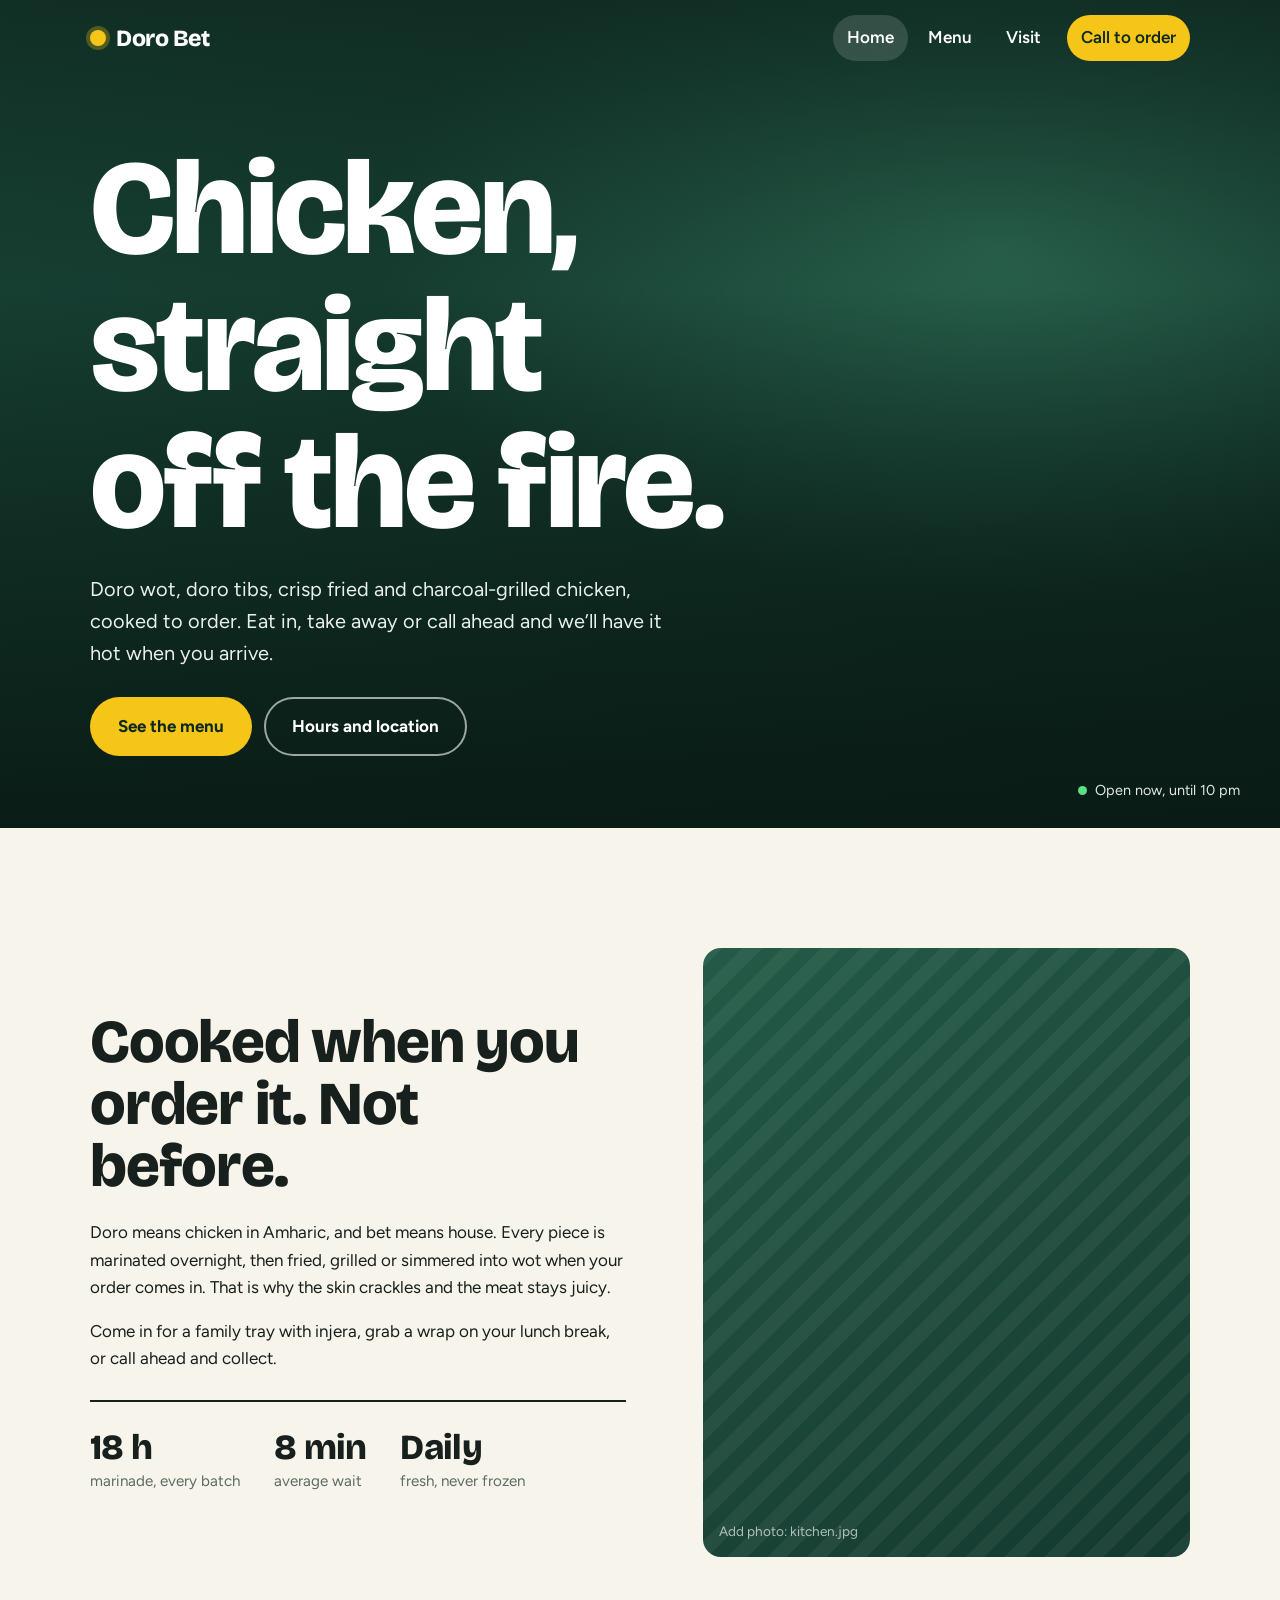
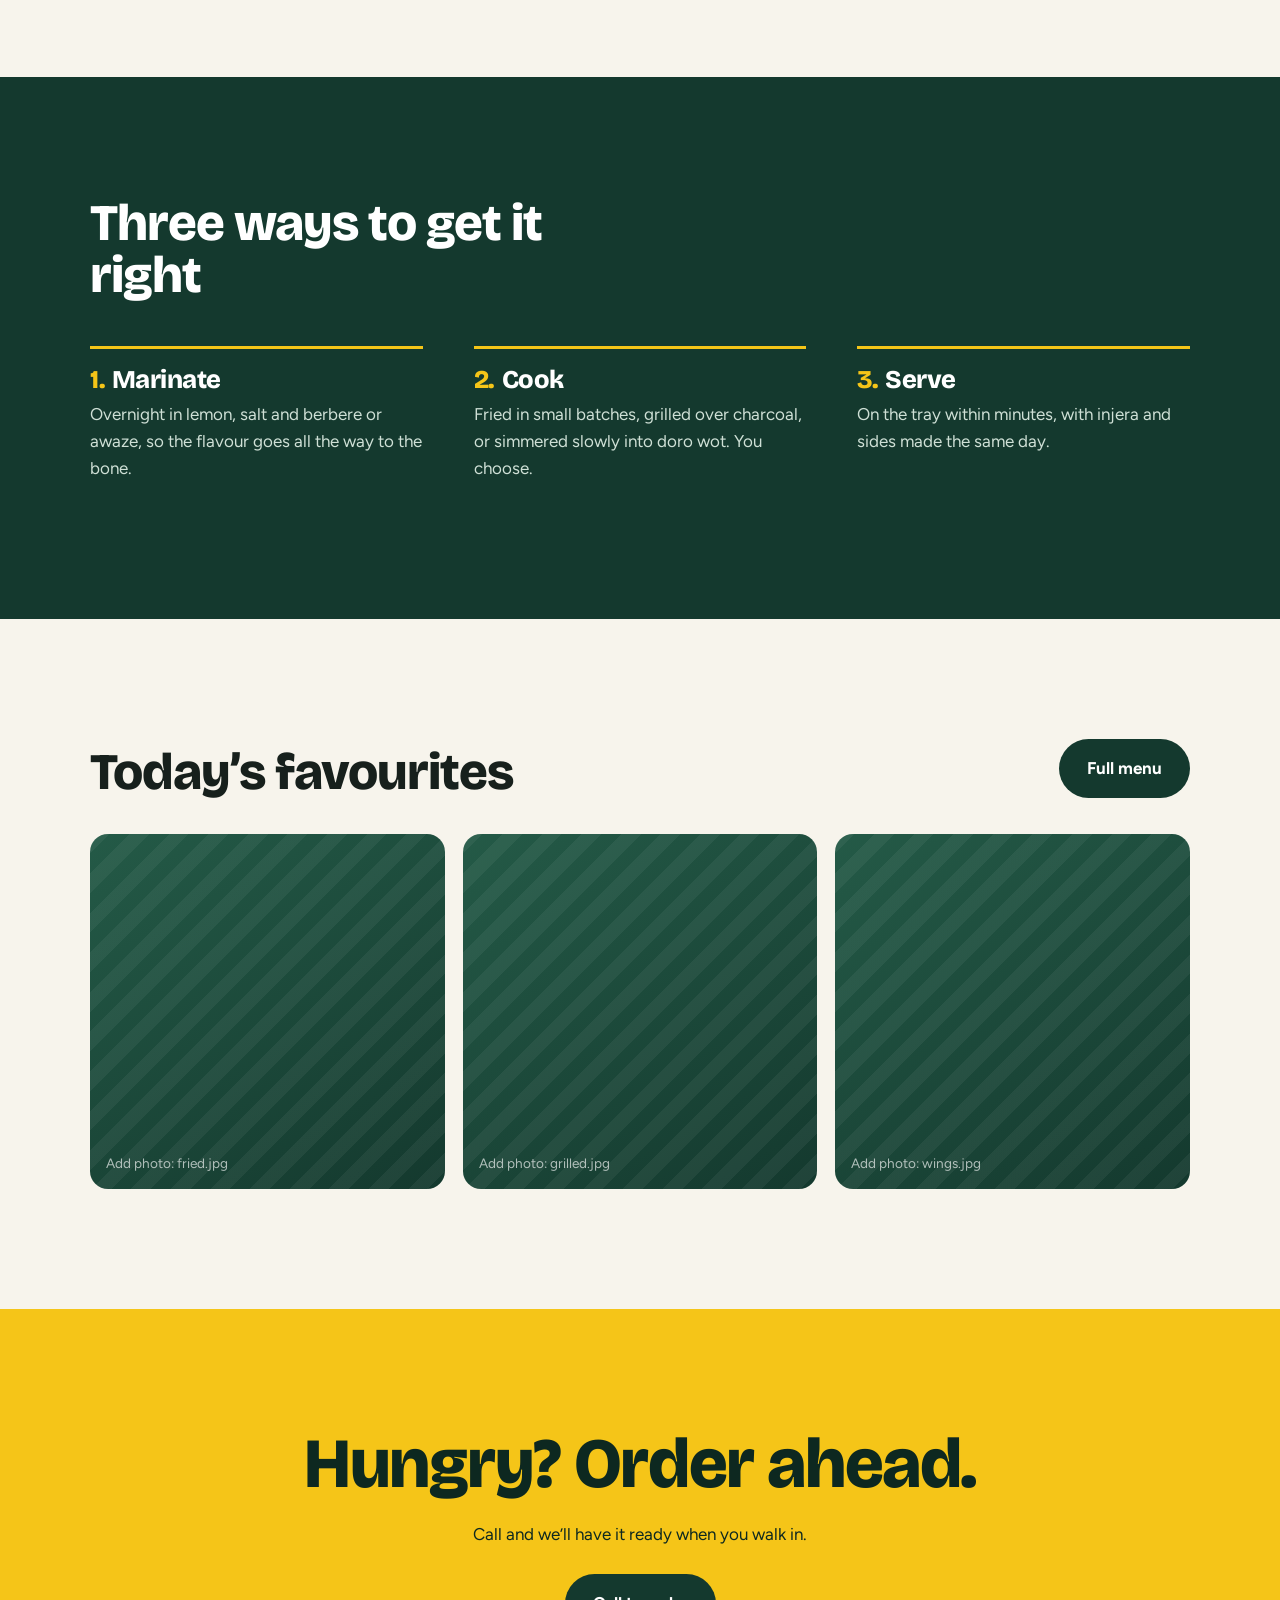
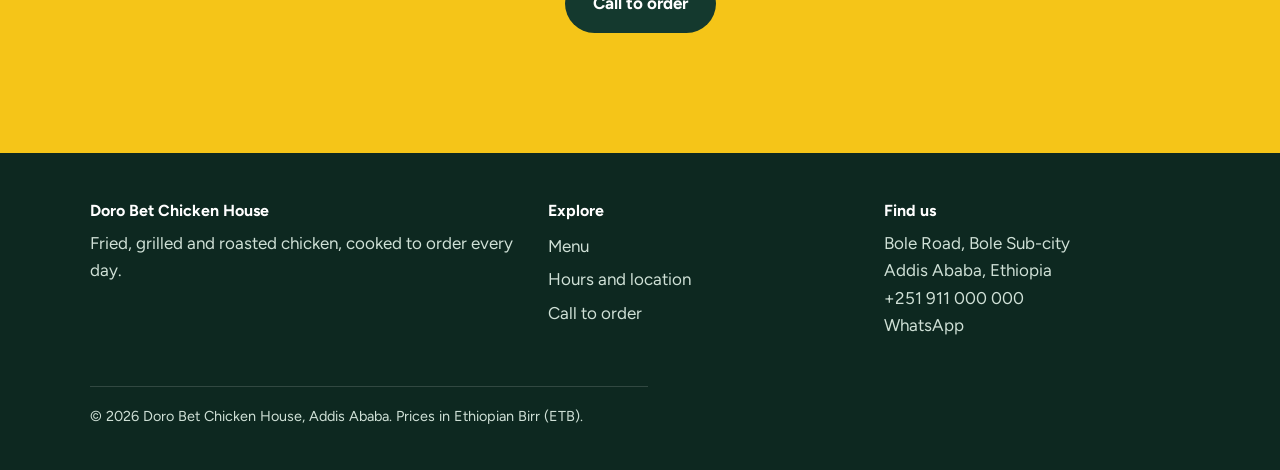
==== index.html @ 6fce1584 "Doro Bet: Ethiopian chicken house site, menu in ETB, PowerShell media script" ====
<!DOCTYPE html>
<html lang="en"><head><meta charset="UTF-8"><meta name="viewport" content="width=device-width,initial-scale=1">
<title>Doro Bet Chicken House</title><meta name="description" content="Doro wot, doro tibs, fried and charcoal-grilled chicken in Addis Ababa. Eat in, take away or call ahead.">
<meta name="theme-color" content="#14392e"><link rel="preconnect" href="https://fonts.googleapis.com"><link rel="preconnect" href="https://fonts.gstatic.com" crossorigin><link href="https://fonts.googleapis.com/css2?family=Bricolage+Grotesque:opsz,wght@12..96,700;12..96,800&family=Figtree:wght@400;600;700&display=swap" rel="stylesheet"><link rel="stylesheet" href="styles.css"></head><body><a class="skip" href="#main">Skip to content</a>
<header class="top"><div class="wrap">
<a class="brand" href="index.html"><i></i>Doro Bet</a>
<button class="burger" aria-expanded="false" aria-controls="nav">Menu</button>
<nav id="nav" aria-label="Main"><a href="index.html" aria-current="page">Home</a><a href="menu.html">Menu</a><a href="visit.html">Visit</a><a class="cta" href="tel:+251911000000">Call to order</a></nav>
</div></header>
<main id="main">
<section class="hero" style="padding:0;display:flex">
<img class="poster" src="media/hero-poster.jpg" alt="" onerror="this.remove()">
<video autoplay muted loop playsinline preload="metadata" poster="media/hero-poster.jpg" aria-hidden="true">
<source src="media/hero.webm" type="video/webm"><source src="media/hero.mp4" type="video/mp4"></video>
<div class="wrap">
<h1>Chicken, straight off the fire.</h1>
<p class="lede">Doro wot, doro tibs, crisp fried and charcoal-grilled chicken, cooked to order. Eat in, take away or call ahead and we’ll have it hot when you arrive.</p>
<div class="btns"><a class="btn y" href="menu.html">See the menu</a><a class="btn o" href="visit.html">Hours and location</a></div>
</div>
<div class="hero-note" id="openNote"><b></b> Open daily</div>
</section>

<section><div class="wrap intro">
<div><h2>Cooked when you order it. Not before.</h2>
<p>Doro means chicken in Amharic, and bet means house. Every piece is marinated overnight, then fried, grilled or simmered into wot when your order comes in. That is why the skin crackles and the meat stays juicy.</p>
<p>Come in for a family tray with injera, grab a wrap on your lunch break, or call ahead and collect.</p>
<div class="stats"><div><b>18 h</b>marinade, every batch</div><div><b>8 min</b>average wait</div><div><b>Daily</b>fresh, never frozen</div></div></div>
<figure class="ph " data-label="Add photo: kitchen.jpg"><img src="media/img/kitchen.jpg" alt="Our kitchen at work" loading="lazy" onerror="this.remove()"></figure>
</div></section>

<section class="how"><div class="wrap">
<h2>Three ways to get it right</h2>
<ol class="steps">
<li><h3>Marinate</h3><p>Overnight in lemon, salt and berbere or awaze, so the flavour goes all the way to the bone.</p></li>
<li><h3>Cook</h3><p>Fried in small batches, grilled over charcoal, or simmered slowly into doro wot. You choose.</p></li>
<li><h3>Serve</h3><p>On the tray within minutes, with injera and sides made the same day.</p></li></ol>
</div></section>

<section><div class="wrap">
<div class="head-row"><h2>Today’s favourites</h2><a class="btn g" href="menu.html">Full menu</a></div>
<div class="strip"><figure class="ph " data-label="Add photo: fried.jpg"><img src="media/img/fried.jpg" alt="Crisp fried chicken" loading="lazy" onerror="this.remove()"></figure><figure class="ph " data-label="Add photo: grilled.jpg"><img src="media/img/grilled.jpg" alt="Charcoal-grilled chicken" loading="lazy" onerror="this.remove()"></figure><figure class="ph " data-label="Add photo: wings.jpg"><img src="media/img/wings.jpg" alt="Sticky glazed wings" loading="lazy" onerror="this.remove()"></figure></div>
</div></section>

<section class="callout"><div class="wrap"><h2>Hungry? Order ahead.</h2><p>Call and we’ll have it ready when you walk in.</p><a class="btn g" href="tel:+251911000000">Call to order</a></div></section>
</main><footer><div class="wrap">
<div><h3>Doro Bet Chicken House</h3><p>Fried, grilled and roasted chicken, cooked to order every day.</p></div>
<div><h3>Explore</h3><a href="menu.html">Menu</a><a href="visit.html">Hours and location</a><a href="tel:+251911000000">Call to order</a></div>
<div><h3>Find us</h3><p>Bole Road, Bole Sub-city<br>Addis Ababa, Ethiopia<br><a href="tel:+251911000000" style="display:inline;padding:0">+251 911 000 000</a><br><a href="https://wa.me/251911000000" style="display:inline;padding:0">WhatsApp</a></p></div>
<p class="small">© 2026 Doro Bet Chicken House, Addis Ababa. Prices in Ethiopian Birr (ETB).</p>
</div></footer><script src="site.js"></script></body></html>
---- styles.css ----
:root{
  --pine:#14392e; --pine-d:#0d2820; --yolk:#f5c518; --bone:#f7f4ec; --chili:#d63a22; --ink:#17201c; --mute:#5d6b64;
  --display:"Bricolage Grotesque","Arial Black",system-ui,sans-serif;
  --body:"Figtree",system-ui,-apple-system,"Segoe UI",sans-serif;
  --max:1180px; --gutter:clamp(18px,4vw,40px);
}
*{box-sizing:border-box}
html{scroll-behavior:smooth}
body{margin:0;font:400 1.0625rem/1.6 var(--body);color:var(--ink);background:var(--bone);-webkit-font-smoothing:antialiased}
img,video{display:block;max-width:100%}
a{color:inherit}
:focus-visible{outline:3px solid var(--yolk);outline-offset:3px;border-radius:4px}
h1,h2,h3{font-family:var(--display);line-height:1.02;margin:0;letter-spacing:-.02em;font-weight:800}
p{margin:0 0 1em;max-width:62ch}
.wrap{max-width:var(--max);margin:0 auto;padding:0 var(--gutter)}
.skip{position:absolute;left:-999px;top:8px;background:var(--yolk);padding:8px 14px;z-index:99;font-weight:700}
.skip:focus{left:8px}

/* header */
.top{position:absolute;inset:0 0 auto 0;z-index:10;color:#fff}
.top.solid{position:relative;background:var(--pine)}
.top .wrap{display:flex;align-items:center;justify-content:space-between;height:76px}
.brand{font:800 1.45rem var(--display);text-decoration:none;letter-spacing:-.02em;display:flex;align-items:center;gap:10px}
.brand i{width:16px;height:16px;border-radius:50%;background:var(--yolk);box-shadow:0 0 0 4px rgba(245,197,24,.28)}
nav{display:flex;gap:6px;align-items:center}
nav a{text-decoration:none;font-weight:600;padding:9px 14px;border-radius:99px}
nav a:hover,nav a[aria-current]{background:rgba(255,255,255,.14)}
nav a.cta{background:var(--yolk);color:var(--pine-d);margin-left:6px}
nav a.cta:hover{background:#ffd84a}
.burger{display:none;background:none;border:0;color:inherit;font:700 1rem var(--body);padding:10px 4px;cursor:pointer}

/* hero */
.hero{position:relative;min-height:max(620px,92vh);display:flex;align-items:flex-end;color:#fff;background:
  radial-gradient(900px 500px at 78% 30%,#2c6a53 0,transparent 70%),linear-gradient(160deg,#1b4a3b,var(--pine-d));overflow:hidden}
.hero video,.hero .poster{position:absolute;inset:0;width:100%;height:100%;object-fit:cover}
.hero::after{content:"";position:absolute;inset:0;background:linear-gradient(180deg,rgba(8,24,18,.55) 0,rgba(8,24,18,.1) 35%,rgba(8,24,18,.82) 100%)}
.hero .wrap{position:relative;z-index:2;padding-bottom:clamp(40px,8vh,84px);padding-top:120px;width:100%}
.hero h1{font-size:clamp(3.2rem,10.5vw,8.6rem);max-width:11ch;text-wrap:balance}
.hero p.lede{font-size:1.25rem;margin:22px 0 28px;max-width:44ch;color:#e9efe9}
.btns{display:flex;flex-wrap:wrap;gap:12px}
.btn{display:inline-block;text-decoration:none;font-weight:700;padding:14px 26px;border-radius:99px;border:2px solid transparent;transition:transform .15s,background .15s}
.btn:active{transform:scale(.97)}
.btn.y{background:var(--yolk);color:var(--pine-d)} .btn.y:hover{background:#ffd84a}
.btn.o{border-color:rgba(255,255,255,.6);color:#fff} .btn.o:hover{background:rgba(255,255,255,.14)}
.btn.g{background:var(--pine);color:#fff} .btn.g:hover{background:var(--pine-d)}
.hero-note{position:absolute;right:var(--gutter);bottom:26px;z-index:2;font-size:.9rem;color:#dfe8e2;display:flex;align-items:center;gap:8px}
.hero-note b{width:9px;height:9px;border-radius:50%;background:#58e08a;box-shadow:0 0 0 0 rgba(88,224,138,.7);animation:ping 2s infinite}
.closed .hero-note b{background:#ff8a76;animation:none}
@keyframes ping{70%{box-shadow:0 0 0 10px rgba(88,224,138,0)}100%{box-shadow:0 0 0 0 rgba(88,224,138,0)}}

/* slots */
.ph{position:relative;margin:0;overflow:hidden;border-radius:18px;background:
  repeating-linear-gradient(135deg,rgba(255,255,255,.05) 0 14px,transparent 14px 28px),linear-gradient(150deg,#245a47,#14392e);min-height:220px}
.ph img{position:absolute;inset:0;width:100%;height:100%;object-fit:cover}
.ph:not(:has(img))::after{content:attr(data-label);position:absolute;left:16px;bottom:14px;color:rgba(255,255,255,.65);font-size:.85rem}

/* sections */
section{padding:clamp(64px,10vw,120px) 0}
.intro{display:grid;grid-template-columns:1.1fr 1fr;gap:clamp(28px,6vw,80px);align-items:center}
.intro h2{font-size:clamp(2.2rem,5vw,3.8rem);margin-bottom:22px}
.intro .ph{aspect-ratio:4/5}
.stats{display:flex;gap:34px;flex-wrap:wrap;margin-top:28px;padding-top:24px;border-top:2px solid var(--ink)}
.stats div{font-size:.95rem;color:var(--mute)} .stats b{display:block;font:800 2.2rem var(--display);color:var(--ink);letter-spacing:-.02em}

.how{background:var(--pine);color:#fff}
.how h2{font-size:clamp(2rem,4.4vw,3.2rem);margin-bottom:44px;max-width:16ch}
.steps{display:grid;grid-template-columns:repeat(3,1fr);gap:clamp(24px,4vw,56px);counter-reset:s}
.steps li{list-style:none;counter-increment:s;border-top:3px solid var(--yolk);padding-top:18px}
.steps{margin:0;padding:0}
.steps h3{font-size:1.6rem;margin-bottom:8px}
.steps h3::before{content:counter(s) ".";color:var(--yolk);margin-right:8px}
.steps p{color:#cfe0d6}

.strip{display:grid;grid-template-columns:repeat(3,1fr);gap:18px;margin-top:36px}
.strip .ph{aspect-ratio:1/1;min-height:0;min-width:0}
.head-row{display:flex;justify-content:space-between;align-items:end;gap:20px;flex-wrap:wrap}
.head-row h2{font-size:clamp(2rem,4.4vw,3.2rem)}

/* menu board */
.board-tabs{position:sticky;top:0;z-index:5;background:var(--bone);border-bottom:2px solid var(--ink)}
.board-tabs .wrap{display:flex;gap:6px;overflow-x:auto;padding-top:12px;padding-bottom:12px;scrollbar-width:none}
.board-tabs a{white-space:nowrap;text-decoration:none;font-weight:700;padding:8px 16px;border-radius:99px;border:2px solid var(--ink)}
.board-tabs a:hover,.board-tabs a.on{background:var(--ink);color:var(--bone)}
.page-head{background:var(--pine);color:#fff;padding:56px 0 64px}
.page-head h1{font-size:clamp(2.8rem,8vw,6rem)}
.page-head p{color:#cfe0d6;margin:16px 0 0;font-size:1.15rem}
.cat{display:grid;grid-template-columns:1fr minmax(0,380px);gap:clamp(28px,6vw,80px);padding:clamp(48px,7vw,84px) 0;border-bottom:1px solid #d9d3c3;scroll-margin-top:64px}
.cat:last-of-type{border-bottom:0}
.cat h2{font-size:clamp(2rem,4vw,2.8rem);margin-bottom:6px}
.cat .sub{color:var(--mute);margin-bottom:26px}
.cat .ph{position:sticky;top:96px;aspect-ratio:4/5;align-self:start}
.items{list-style:none;margin:0;padding:0}
.items li{padding:14px 0}
.row{display:flex;align-items:baseline;gap:10px;font:700 1.2rem var(--display)}
.row::after{content:"";order:2;flex:1;border-bottom:2px dotted #a99f86;transform:translateY(-4px)}
.row span:first-child{order:1} .row .p{order:3}
.tag{font:700 .72rem var(--body);background:var(--yolk);padding:2px 8px;border-radius:99px;margin-left:8px;vertical-align:middle;letter-spacing:.01em}
.tag.hot{background:var(--chili);color:#fff}
.items small{display:block;color:var(--mute);font-size:.95rem;margin-top:3px;max-width:52ch}

/* visit */
.visit{display:grid;grid-template-columns:1fr 1fr;gap:clamp(28px,6vw,80px)}
.visit h2{font-size:clamp(1.8rem,3.4vw,2.4rem);margin-bottom:16px}
.hours{width:100%;border-collapse:collapse;margin-bottom:28px}
.hours td{padding:11px 0;border-bottom:1px solid #d9d3c3}.hours td:last-child{text-align:right;font-weight:600}
.hours tr.today td{font-weight:800;color:var(--pine)}
.mapph{aspect-ratio:4/3}
.card{background:#fff;border-radius:18px;padding:26px;border:1px solid #e2dccb}
.card p:last-child{margin:0}
.callout{background:var(--yolk);color:var(--pine-d);text-align:center}
.callout h2{font-size:clamp(2.2rem,6vw,4.4rem);margin:0 auto 20px;max-width:16ch}
.callout p{margin:0 auto 26px}

footer{background:var(--pine-d);color:#cfe0d6;padding:48px 0 28px}
footer .wrap{display:grid;grid-template-columns:1.4fr 1fr 1fr;gap:30px}
footer h3{font:700 1rem var(--body);color:#fff;margin-bottom:10px;letter-spacing:0}
footer a{display:block;text-decoration:none;padding:3px 0} footer a:hover{color:var(--yolk)}
footer .small{grid-column:1/-1;border-top:1px solid rgba(255,255,255,.15);padding-top:18px;font-size:.9rem}

@media(max-width:860px){
  .intro,.cat,.visit,footer .wrap{grid-template-columns:1fr}
  .steps{grid-template-columns:1fr}
  .cat .ph{position:relative;top:0;aspect-ratio:16/10;order:-1}
  .intro .ph{aspect-ratio:16/10}
  .burger{display:block}
  nav{display:none;position:absolute;top:76px;left:0;right:0;background:var(--pine-d);flex-direction:column;align-items:stretch;padding:12px var(--gutter) 20px}
  nav.open{display:flex} nav a.cta{margin:6px 0 0;text-align:center}
  .hero-note{display:none}
}
@media(max-width:560px){.strip{grid-template-columns:1fr 1fr}.strip .ph:last-child{display:none}}
@media(prefers-reduced-motion:reduce){*{animation:none!important;transition:none!important;scroll-behavior:auto!important}}
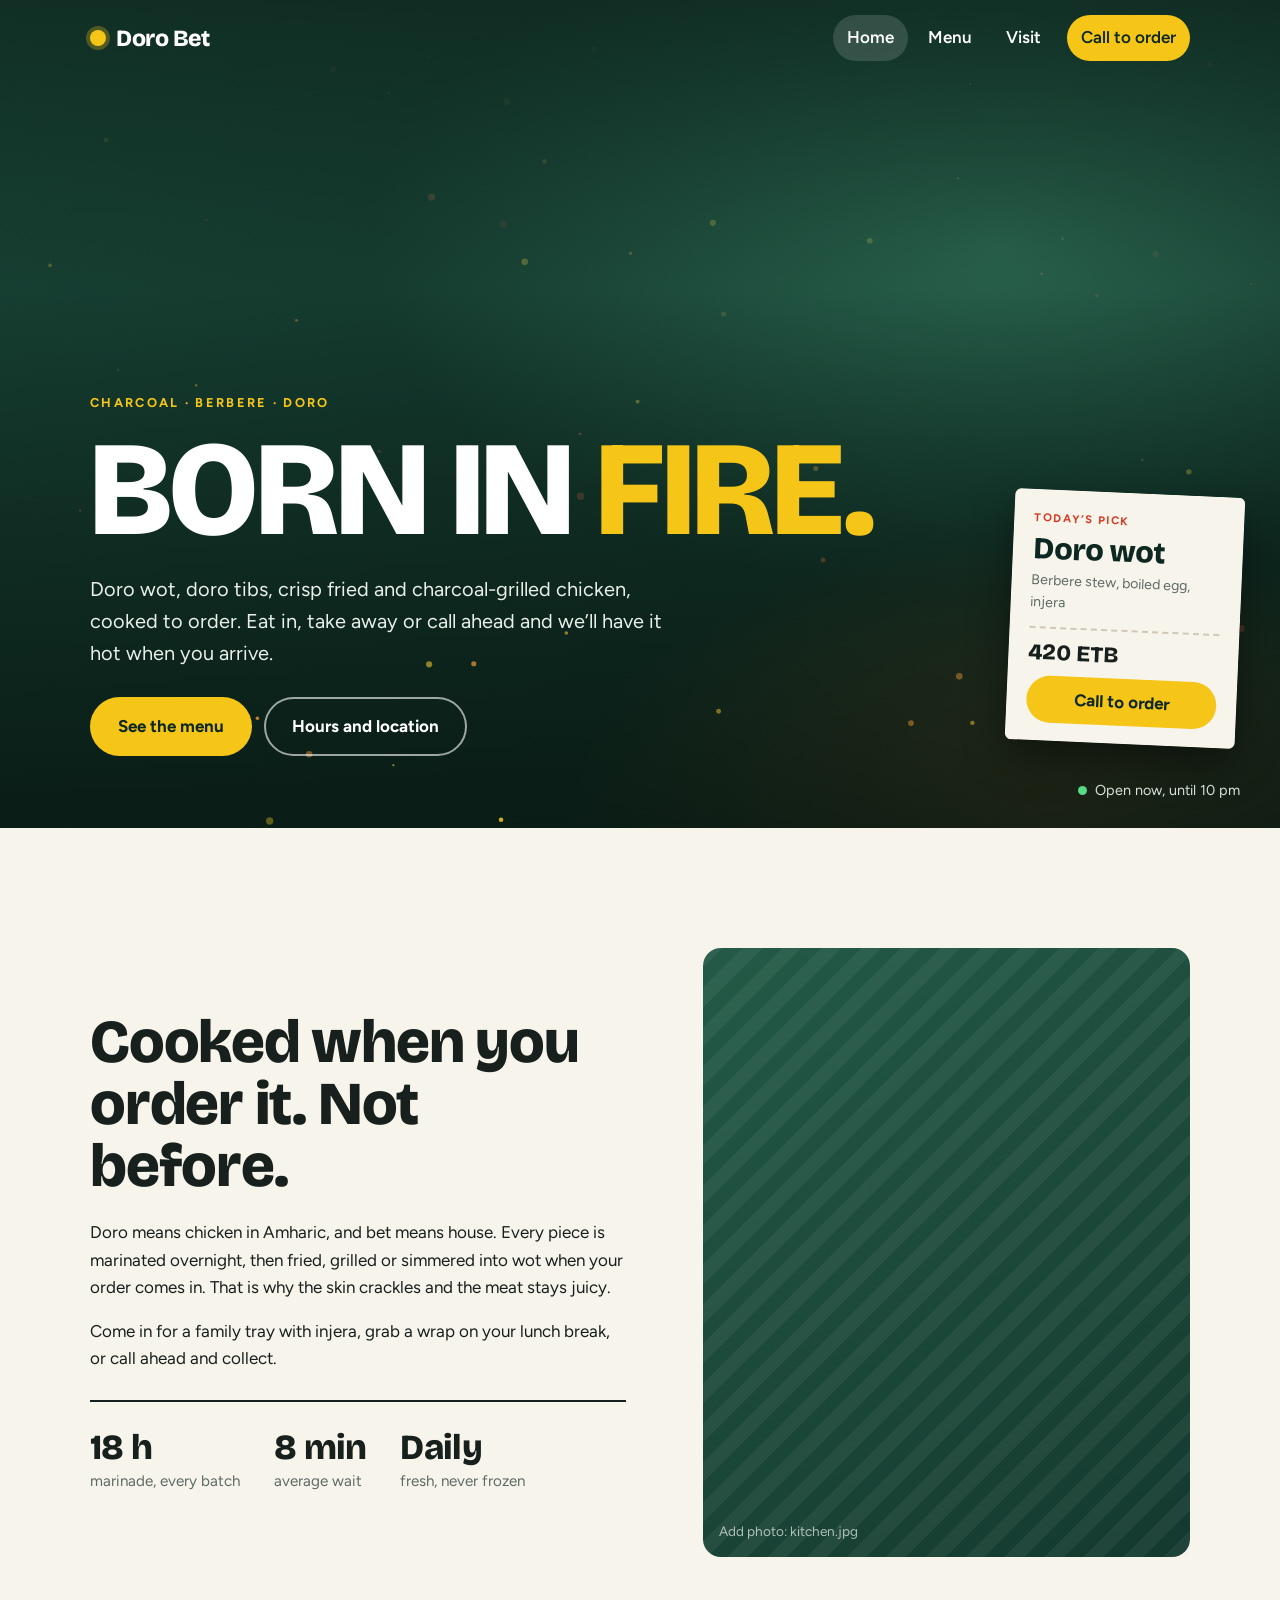
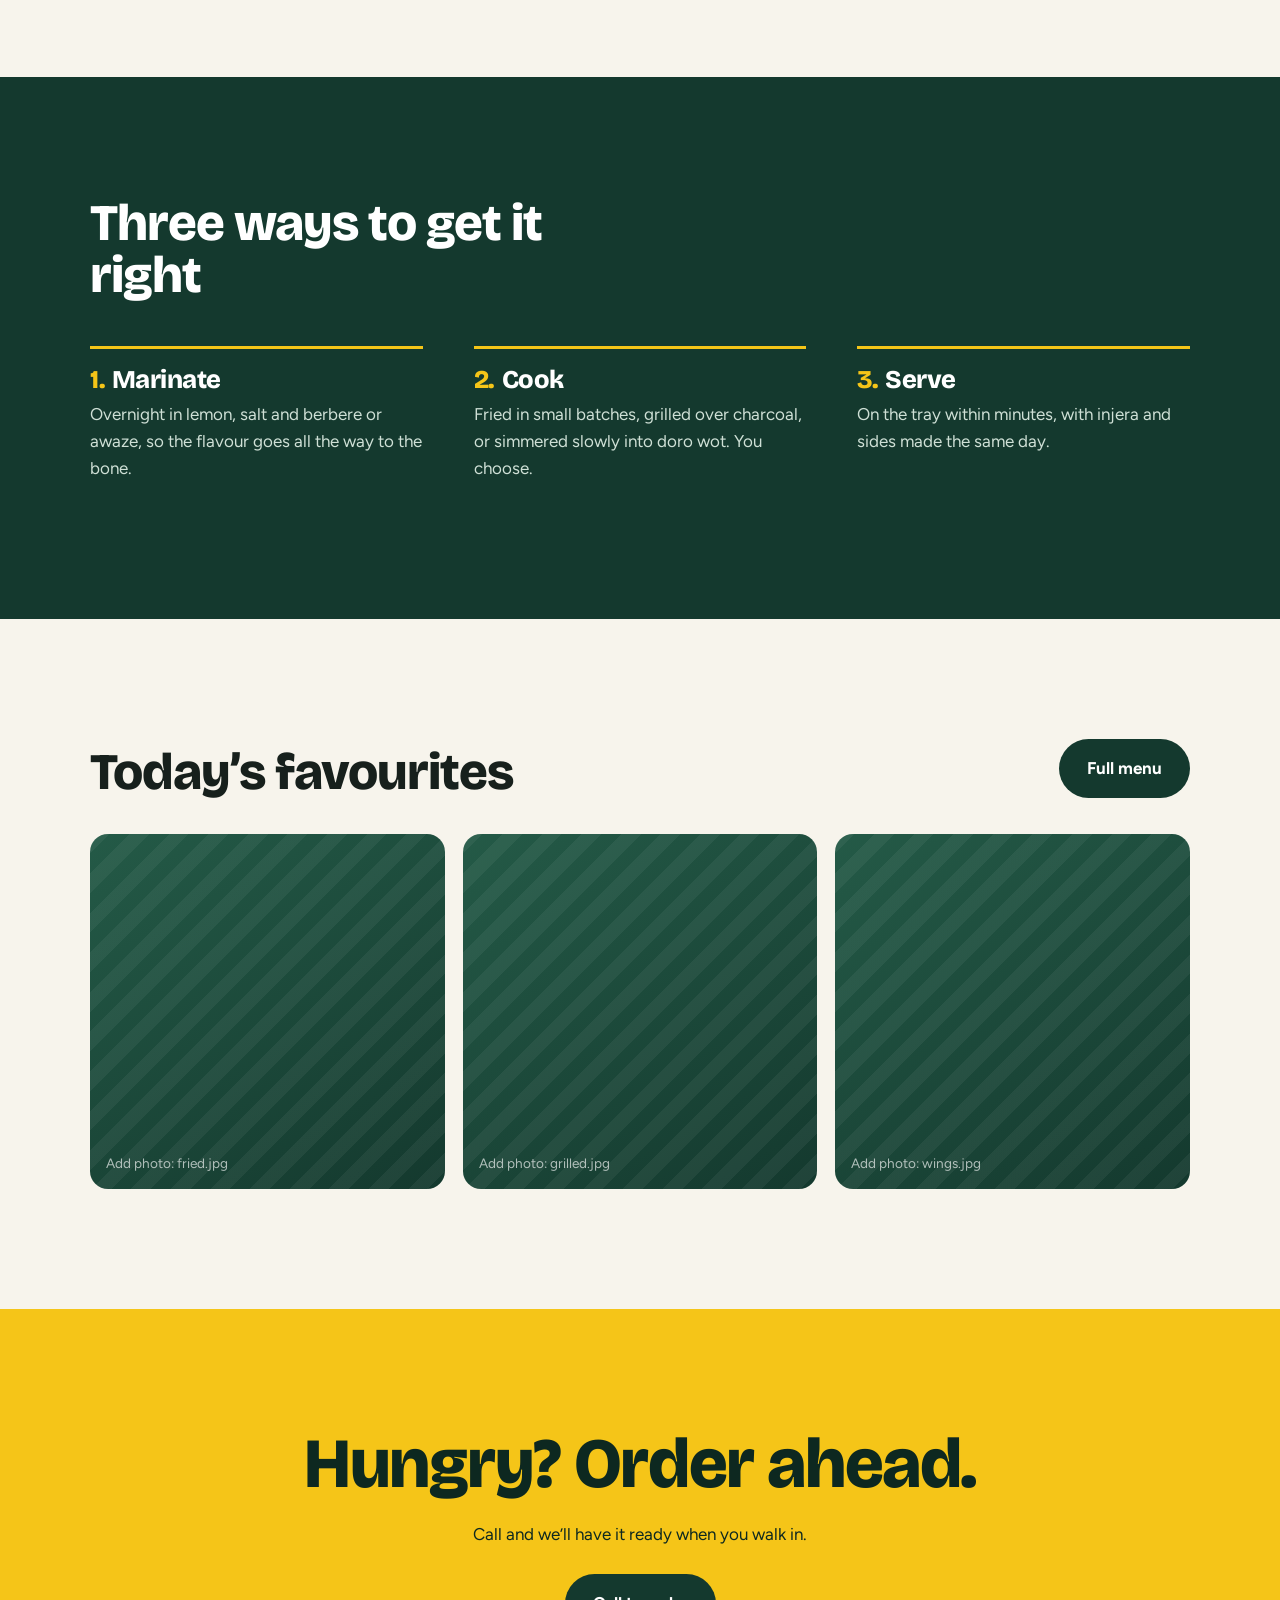
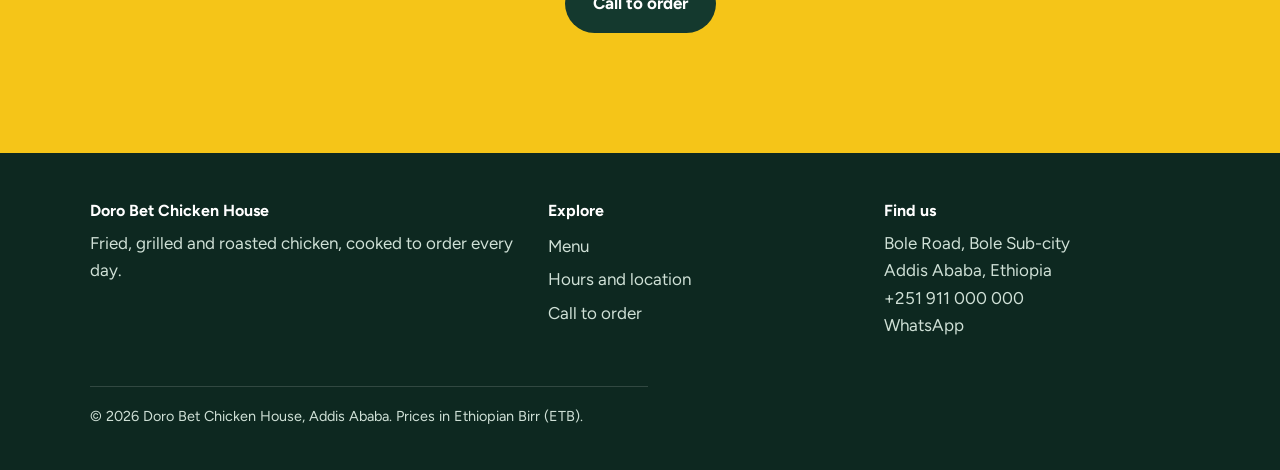
==== commit 4c1a454e: "Hero: fire look with embers, big headline and order ticket" ====
--- a/index.html
+++ b/index.html
@@ -12,11 +12,14 @@
 <img class="poster" src="media/hero-poster.jpg" alt="" onerror="this.remove()">
 <video autoplay muted loop playsinline preload="metadata" poster="media/hero-poster.jpg" aria-hidden="true">
 <source src="media/hero.webm" type="video/webm"><source src="media/hero.mp4" type="video/mp4"></video>
+<canvas class="embers" aria-hidden="true"></canvas>
 <div class="wrap">
-<h1>Chicken, straight off the fire.</h1>
+<p class="eyebrow">Charcoal · Berbere · Doro</p>
+<h1>Born in <em>fire.</em></h1>
 <p class="lede">Doro wot, doro tibs, crisp fried and charcoal-grilled chicken, cooked to order. Eat in, take away or call ahead and we’ll have it hot when you arrive.</p>
 <div class="btns"><a class="btn y" href="menu.html">See the menu</a><a class="btn o" href="visit.html">Hours and location</a></div>
 </div>
+<aside class="ticket" aria-label="Today's pick"><small>Today’s pick</small><b>Doro wot</b><span>Berbere stew, boiled egg, injera</span><strong>420 ETB</strong><a href="tel:+251911000000">Call to order</a></aside>
 <div class="hero-note" id="openNote"><b></b> Open daily</div>
 </section>
 
--- a/styles.css
+++ b/styles.css
@@ -31,7 +31,7 @@
 
 /* hero */
 .hero{position:relative;min-height:max(620px,92vh);display:flex;align-items:flex-end;color:#fff;background:
-  radial-gradient(900px 500px at 78% 30%,#2c6a53 0,transparent 70%),linear-gradient(160deg,#1b4a3b,var(--pine-d));overflow:hidden}
+  radial-gradient(700px 420px at 82% 100%,rgba(245,120,24,.38) 0,transparent 70%),radial-gradient(900px 500px at 78% 30%,#2c6a53 0,transparent 70%),linear-gradient(160deg,#1b4a3b,var(--pine-d));overflow:hidden}
 .hero video,.hero .poster{position:absolute;inset:0;width:100%;height:100%;object-fit:cover}
 .hero::after{content:"";position:absolute;inset:0;background:linear-gradient(180deg,rgba(8,24,18,.55) 0,rgba(8,24,18,.1) 35%,rgba(8,24,18,.82) 100%)}
 .hero .wrap{position:relative;z-index:2;padding-bottom:clamp(40px,8vh,84px);padding-top:120px;width:100%}
@@ -117,7 +117,21 @@
 footer a{display:block;text-decoration:none;padding:3px 0} footer a:hover{color:var(--yolk)}
 footer .small{grid-column:1/-1;border-top:1px solid rgba(255,255,255,.15);padding-top:18px;font-size:.9rem}
 
+/* hero: fire look */
+.hero h1{text-transform:uppercase;line-height:.9;letter-spacing:-.02em;font-weight:800}
+.hero h1 em{font-style:normal;color:var(--yolk)}
+.hero .eyebrow{font-weight:700;letter-spacing:.18em;text-transform:uppercase;font-size:.8rem;color:var(--yolk);margin-bottom:16px}
+.embers{position:absolute;inset:0;width:100%;height:100%;z-index:1;pointer-events:none;mix-blend-mode:screen}
+.ticket{position:absolute;right:var(--gutter);bottom:84px;z-index:3;width:230px;background:var(--bone);color:var(--ink);padding:20px 20px 18px;border-radius:6px;transform:rotate(2.5deg);box-shadow:0 18px 40px rgba(0,0,0,.4);
+  background-image:radial-gradient(circle at 0 50%,transparent 9px,var(--bone) 10px),radial-gradient(circle at 100% 50%,transparent 9px,var(--bone) 10px)}
+.ticket small{display:block;font-weight:700;letter-spacing:.14em;text-transform:uppercase;font-size:.7rem;color:var(--chili)}
+.ticket b{display:block;font:800 1.9rem/1.05 var(--display);margin:6px 0 4px;color:var(--pine-d)}
+.ticket span{display:block;font-size:.88rem;color:var(--mute);margin-bottom:12px}
+.ticket strong{display:block;font:800 1.4rem var(--display);border-top:2px dashed #cfc8b4;padding-top:10px;margin-bottom:10px}
+.ticket a{display:block;text-align:center;text-decoration:none;font-weight:700;background:var(--yolk);color:var(--pine-d);padding:10px;border-radius:99px}
+
 @media(max-width:860px){
+  .ticket{display:none}
   .intro,.cat,.visit,footer .wrap{grid-template-columns:1fr}
   .steps{grid-template-columns:1fr}
   .cat .ph{position:relative;top:0;aspect-ratio:16/10;order:-1}
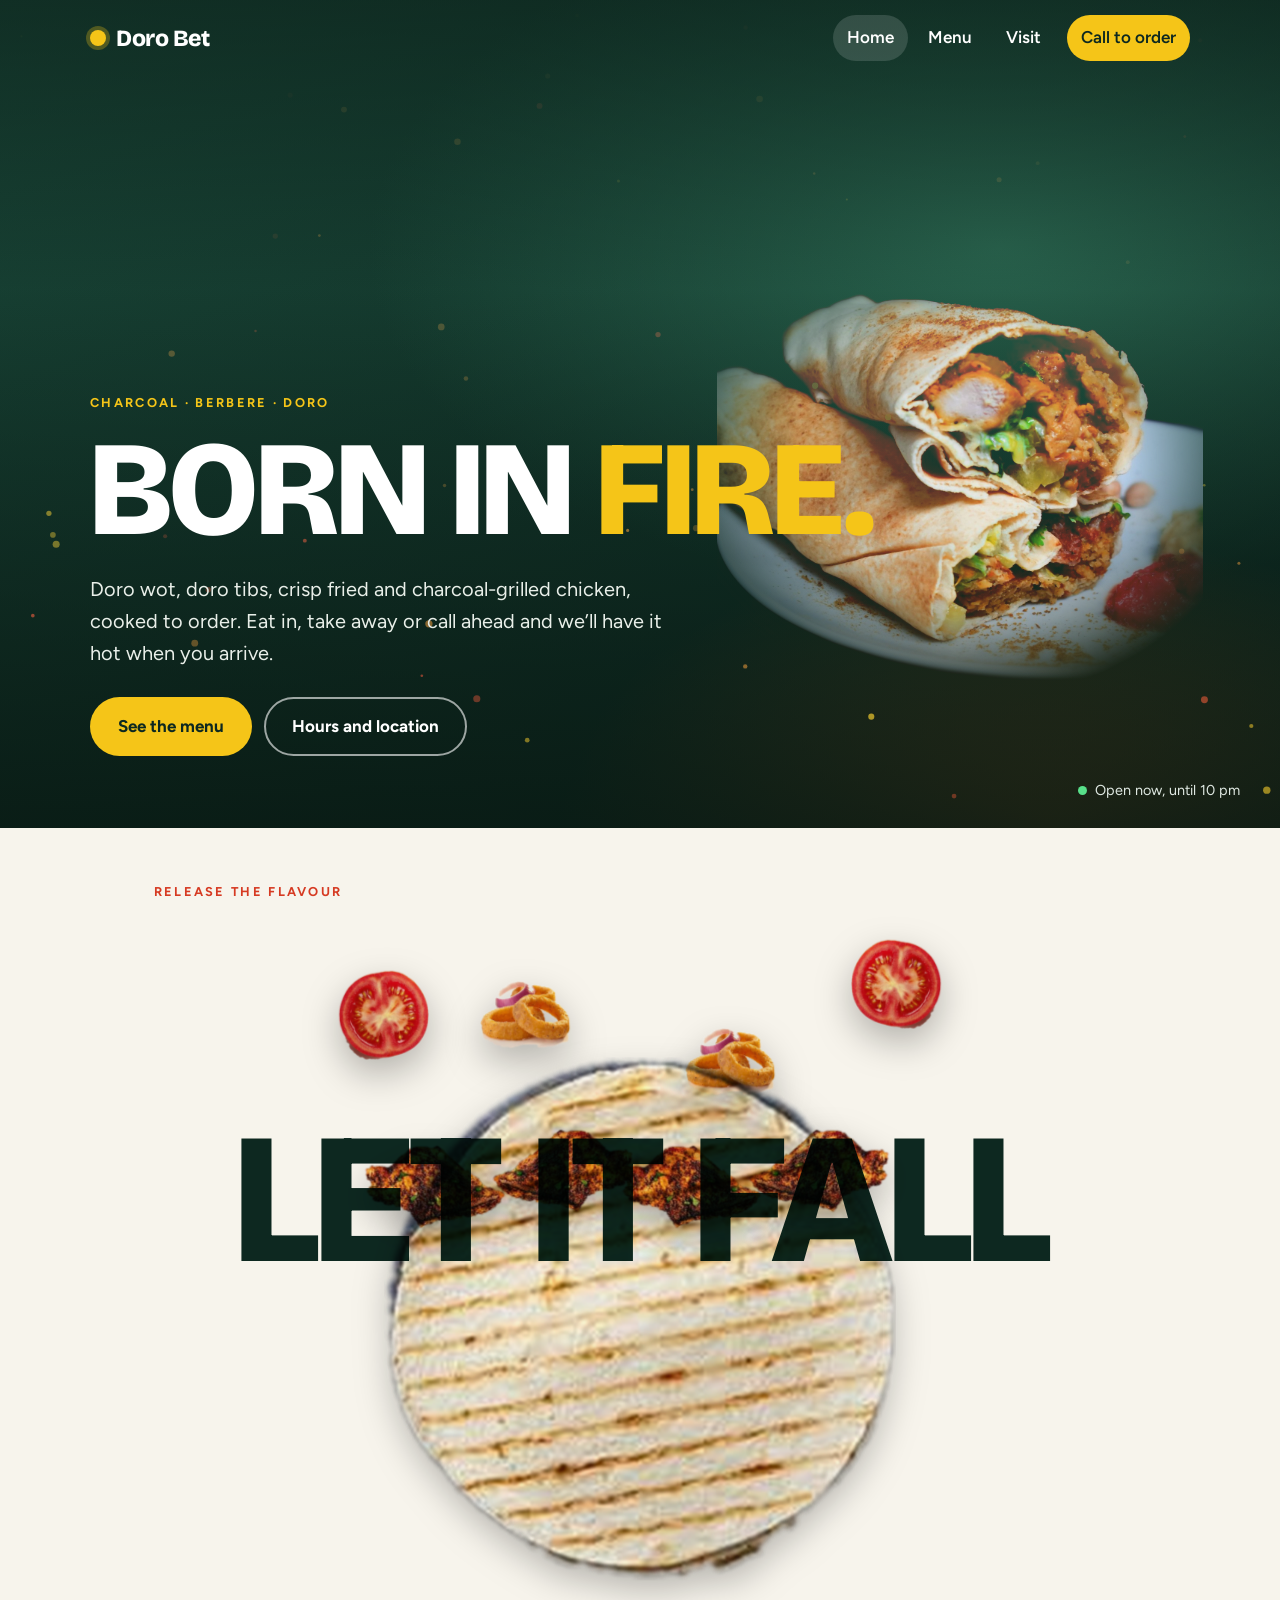
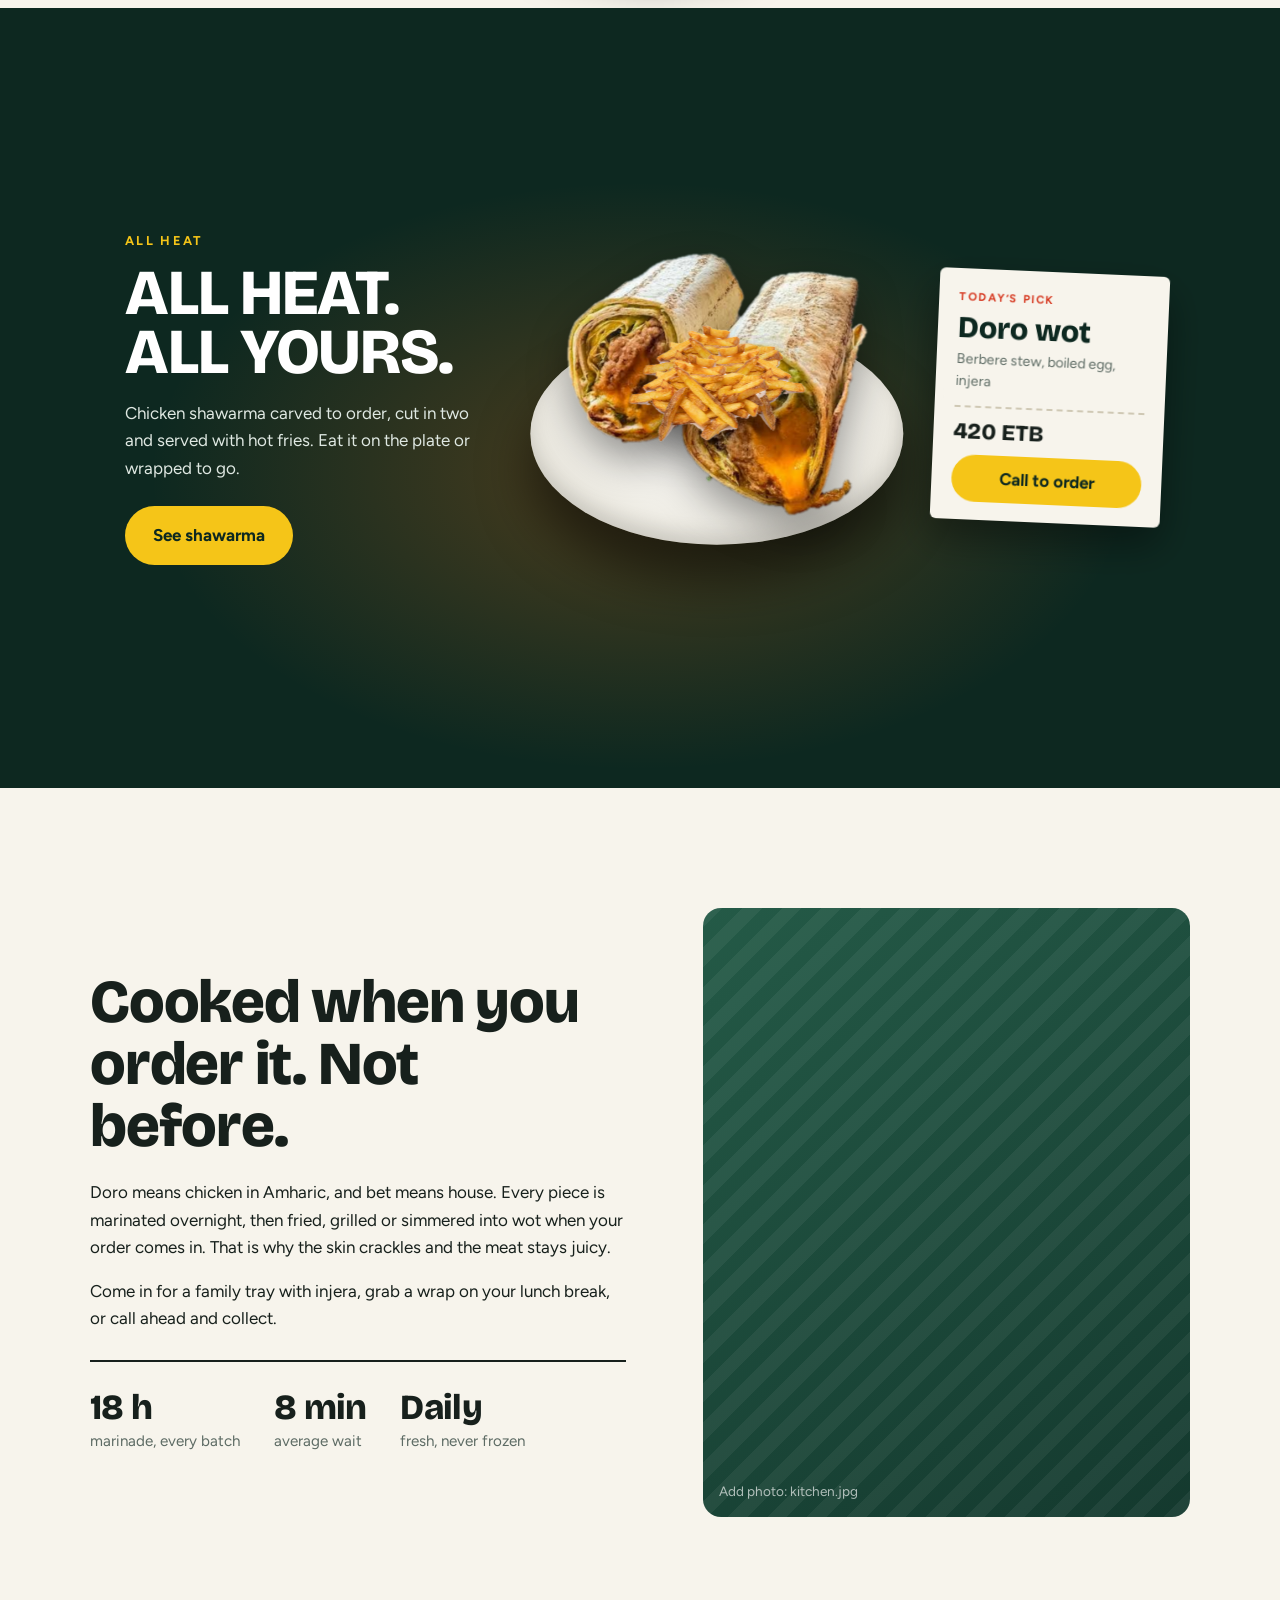
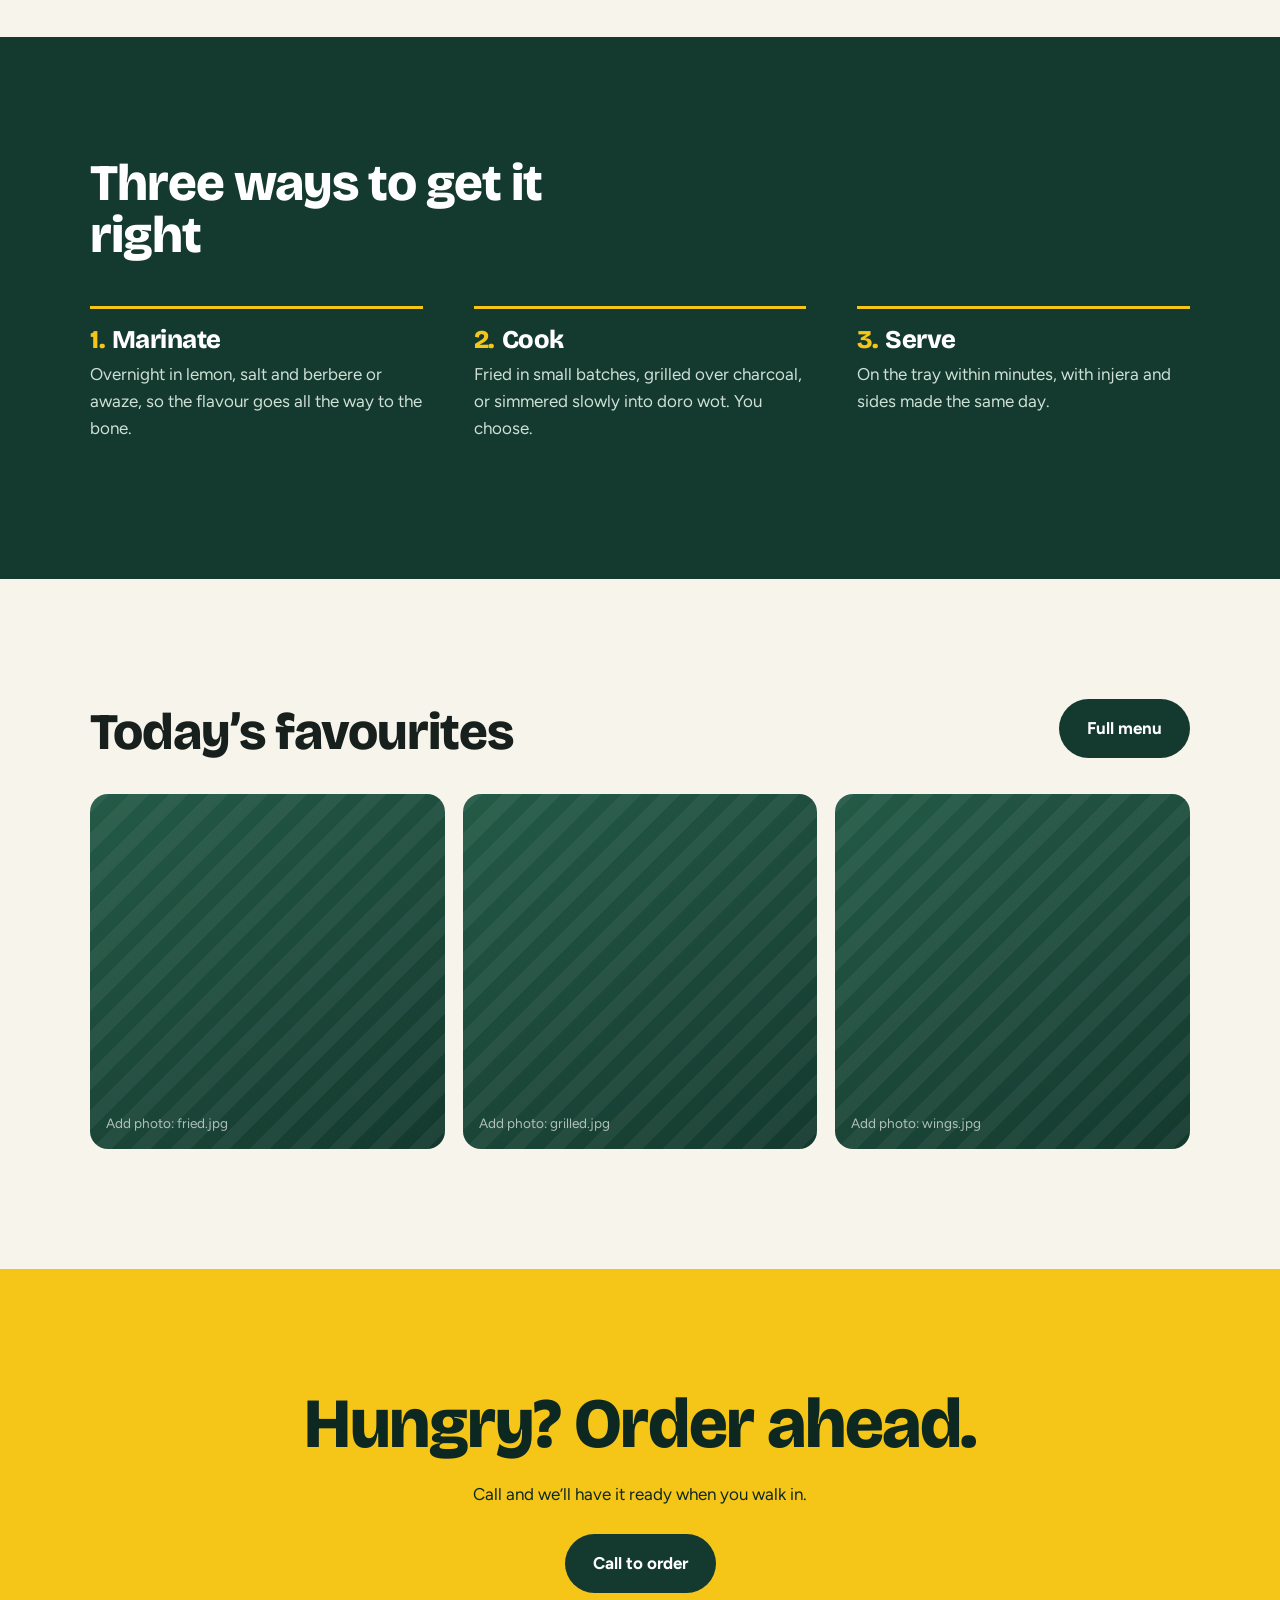
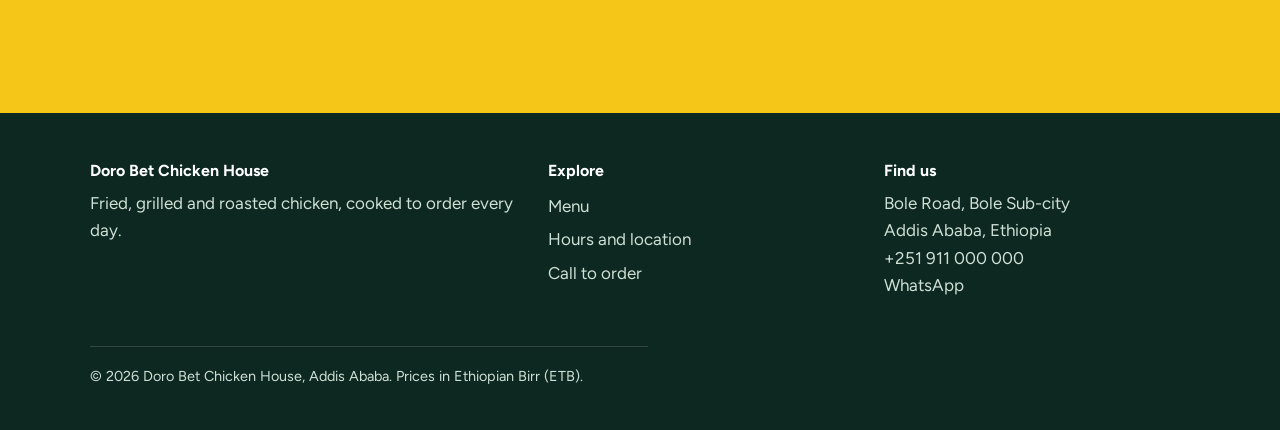
==== commit f451b990: "Add real food cut-outs for hero, Let it fall and plate scenes" ====
--- a/index.html
+++ b/index.html
@@ -13,15 +13,18 @@
 <video autoplay muted loop playsinline preload="metadata" poster="media/hero-poster.jpg" aria-hidden="true">
 <source src="media/hero.webm" type="video/webm"><source src="media/hero.mp4" type="video/mp4"></video>
 <canvas class="embers" aria-hidden="true"></canvas>
+<img class="hero-dish" src="media/img/hero-shawarma.jpg" alt="Chicken shawarma over the charcoal" onerror="this.remove()">
 <div class="wrap">
 <p class="eyebrow">Charcoal · Berbere · Doro</p>
 <h1>Born in <em>fire.</em></h1>
 <p class="lede">Doro wot, doro tibs, crisp fried and charcoal-grilled chicken, cooked to order. Eat in, take away or call ahead and we’ll have it hot when you arrive.</p>
 <div class="btns"><a class="btn y" href="menu.html">See the menu</a><a class="btn o" href="visit.html">Hours and location</a></div>
 </div>
-<aside class="ticket" aria-label="Today's pick"><small>Today’s pick</small><b>Doro wot</b><span>Berbere stew, boiled egg, injera</span><strong>420 ETB</strong><a href="tel:+251911000000">Call to order</a></aside>
 <div class="hero-note" id="openNote"><b></b> Open daily</div>
 </section>
+
+<section class="scene fall" data-scroll aria-labelledby="fallH"><p class="kicker">Release the flavour</p><h2 id="fallH">Let it fall</h2><span class="drop bread" style="--x:50%;--y:63%;--dy:-260px;--d:.55;--r:0deg" data-label="bread.png"><img src="media/img/bread.png" alt="" loading="lazy" onerror="this.parentNode.classList.add('missing');this.remove()"></span><span class="drop sm" style="--x:41%;--y:24%;--dy:-520px;--d:.1;--r:-40deg" data-label="onion.png"><img src="media/img/onion.png" alt="" loading="lazy" onerror="this.parentNode.classList.add('missing');this.remove()"></span><span class="drop sm" style="--x:57%;--y:30%;--dy:-560px;--d:.2;--r:50deg" data-label="onion.png"><img src="media/img/onion.png" alt="" loading="lazy" onerror="this.parentNode.classList.add('missing');this.remove()"></span><span class="drop sm" style="--x:70%;--y:20%;--dy:-540px;--d:.15;--r:30deg" data-label="tomato.png"><img src="media/img/tomato.png" alt="" loading="lazy" onerror="this.parentNode.classList.add('missing');this.remove()"></span><span class="drop sm" style="--x:30%;--y:24%;--dy:-500px;--d:.25;--r:-25deg;--sx:-1" data-label="tomato.png"><img src="media/img/tomato.png" alt="" loading="lazy" onerror="this.parentNode.classList.add('missing');this.remove()"></span><span class="drop md" style="--x:34%;--y:46%;--dy:-480px;--d:.3;--r:-18deg" data-label="slice.png"><img src="media/img/slice.png" alt="" loading="lazy" onerror="this.parentNode.classList.add('missing');this.remove()"></span><span class="drop md" style="--x:44%;--y:44%;--dy:-520px;--d:.38;--r:12deg;--sx:-1" data-label="slice.png"><img src="media/img/slice.png" alt="" loading="lazy" onerror="this.parentNode.classList.add('missing');this.remove()"></span><span class="drop md" style="--x:54%;--y:46%;--dy:-500px;--d:.46;--r:-8deg" data-label="slice.png"><img src="media/img/slice.png" alt="" loading="lazy" onerror="this.parentNode.classList.add('missing');this.remove()"></span><span class="drop md" style="--x:64%;--y:44%;--dy:-540px;--d:.52;--r:20deg;--sx:-1" data-label="slice.png"><img src="media/img/slice.png" alt="" loading="lazy" onerror="this.parentNode.classList.add('missing');this.remove()"></span></section>
+<section class="scene plate" data-scroll aria-labelledby="plateH"><div class="wrap plate-grid"><div class="plate-copy"><p class="kicker">All heat</p><h2 id="plateH">All heat.<br>All yours.</h2><p>Chicken shawarma carved to order, cut in two and served with hot fries. Eat it on the plate or wrapped to go.</p><div class="btns"><a class="btn y" href="menu.html#burgers">See shawarma</a></div></div><div class="plate-stage"><div class="dish" aria-hidden="true"></div><span class="drop plate-img" style="--x:50%;--y:46%;--dy:-80px;--d:0;--r:0deg" data-label="plate.png"><img src="media/img/plate.png" alt="Chicken shawarma cut in two on a white plate" loading="lazy" onerror="this.parentNode.classList.add('missing');this.remove()"></span><span class="drop fry" style="--x:49%;--y:42%;--dy:-560px;--d:.35;--r:-18deg;--sx:1" data-label="fries.png"><img src="media/img/fries.png" alt="" loading="lazy" onerror="this.parentNode.classList.add('missing');this.remove()"></span><span class="drop fry" style="--x:55%;--y:47%;--dy:-640px;--d:.5;--r:22deg;--sx:-1" data-label="fries.png"><img src="media/img/fries.png" alt="" loading="lazy" onerror="this.parentNode.classList.add('missing');this.remove()"></span><span class="drop fry" style="--x:45%;--y:50%;--dy:-520px;--d:.65;--r:-35deg;--sx:1" data-label="fries.png"><img src="media/img/fries.png" alt="" loading="lazy" onerror="this.parentNode.classList.add('missing');this.remove()"></span></div><aside class="ticket" aria-label="Today's pick"><small>Today’s pick</small><b>Doro wot</b><span>Berbere stew, boiled egg, injera</span><strong>420 ETB</strong><a href="tel:+251911000000">Call to order</a></aside></div></section>
 
 <section><div class="wrap intro">
 <div><h2>Cooked when you order it. Not before.</h2>
--- a/styles.css
+++ b/styles.css
@@ -131,7 +131,7 @@
 .ticket a{display:block;text-align:center;text-decoration:none;font-weight:700;background:var(--yolk);color:var(--pine-d);padding:10px;border-radius:99px}
 
 @media(max-width:860px){
-  .ticket{display:none}
+  .hero .ticket{display:none}
   .intro,.cat,.visit,footer .wrap{grid-template-columns:1fr}
   .steps{grid-template-columns:1fr}
   .cat .ph{position:relative;top:0;aspect-ratio:16/10;order:-1}
@@ -143,3 +143,48 @@
 }
 @media(max-width:560px){.strip{grid-template-columns:1fr 1fr}.strip .ph:last-child{display:none}}
 @media(prefers-reduced-motion:reduce){*{animation:none!important;transition:none!important;scroll-behavior:auto!important}}
+
+/* hero dish (optional cut-out) */
+.hero-dish{position:absolute;z-index:2;right:clamp(10px,6vw,90px);bottom:clamp(60px,14vh,150px);width:clamp(260px,38vw,560px);height:auto;filter:drop-shadow(0 30px 40px rgba(0,0,0,.55));animation:bob 6s ease-in-out infinite}
+@keyframes bob{50%{transform:translateY(-14px) rotate(1.5deg)}}
+
+/* scroll scenes: items fall into place as the section scrolls into view */
+.scene{position:relative;overflow:hidden;padding:0;min-height:clamp(520px,92vh,780px)}
+.kicker{font-weight:700;letter-spacing:.18em;text-transform:uppercase;font-size:.8rem;color:var(--chili)}
+.drop{position:absolute;left:var(--x);top:var(--y);z-index:3;width:var(--w,120px);
+  --q:clamp(0,calc((var(--p,1) - var(--d,0)) / (1 - var(--d,0))),1);
+  transform:translate(-50%,-50%) translateY(calc((1 - var(--q)) * var(--dy,-400px))) rotate(calc((1 - var(--q)) * var(--r,0deg))) scale(var(--sx,1),1);
+  opacity:calc(var(--q) * 3);will-change:transform}
+.drop img{display:block;width:100%;height:auto;filter:drop-shadow(0 14px 18px rgba(0,0,0,.28))}
+.drop.missing{aspect-ratio:1;border:2px dashed rgba(23,32,28,.35);border-radius:14px;display:grid;place-items:center}
+.drop.missing::after{content:attr(data-label);font-size:.72rem;color:var(--mute)}
+.fall{background:var(--bone);text-align:center;color:var(--pine-d)}
+.fall .kicker{position:absolute;top:clamp(26px,6vh,56px);left:0;right:0;z-index:4}
+.fall h2{position:absolute;left:0;right:0;top:50%;transform:translateY(-62%);margin:0;font-size:clamp(2.6rem,14.5vw,14rem);line-height:.82;text-transform:uppercase;letter-spacing:-.03em;white-space:nowrap;z-index:1}
+.fall .drop{mix-blend-mode:multiply}
+.fall .drop.sm{--w:clamp(48px,7vw,96px)} .fall .drop.md{--w:clamp(70px,11vw,150px)} .fall .drop.bread{--w:clamp(240px,40vw,520px)}
+.plate{background:radial-gradient(700px 420px at 50% 60%,rgba(245,120,24,.28) 0,transparent 70%),var(--pine-d);color:#fff;display:flex;align-items:center}
+.plate-grid{position:relative;z-index:2;display:grid;grid-template-columns:1.25fr 1.2fr 220px;gap:clamp(18px,3vw,40px);align-items:center;padding-top:60px;padding-bottom:60px}
+.plate-copy h2{font-size:clamp(2.4rem,5vw,4.4rem);line-height:.92;text-transform:uppercase;letter-spacing:-.02em;margin:12px 0 18px}
+.plate-copy p:not(.kicker){max-width:34ch;color:#dfe8e2;margin-bottom:24px}
+.plate .kicker{color:var(--yolk)}
+.plate-stage{position:relative;aspect-ratio:1/1;min-height:300px}
+.plate-stage .drop.plate-img{--w:100%}
+.plate-stage .drop.fry{--w:clamp(40px,6vw,86px)}
+.plate .ticket{position:static;transform:rotate(2.5deg);align-self:center}
+@media(max-width:860px){
+  .plate-grid{grid-template-columns:1fr}
+  .plate .ticket{display:block;justify-self:center;width:min(300px,100%)}
+  .plate-stage{order:-1;max-width:420px;margin:0 auto;width:100%}
+  .hero-dish{width:min(62vw,300px);right:50%;transform:translateX(50%);bottom:auto;top:64px;opacity:.5;animation:none}
+}
+@media(prefers-reduced-motion:reduce){.drop{transform:translate(-50%,-50%)!important;opacity:1!important}}
+
+/* real-photo tweaks */
+.hero-dish{mix-blend-mode:lighten;filter:none;-webkit-mask-image:radial-gradient(ellipse 62% 58% at 50% 42%,#000 55%,transparent 100%);mask-image:radial-gradient(ellipse 62% 58% at 50% 42%,#000 55%,transparent 100%)}
+.plate-stage .dish{position:absolute;left:50%;top:60%;width:104%;height:62%;transform:translate(-50%,-50%);border-radius:50%;
+  background:radial-gradient(ellipse at 50% 38%,#fff 0,#f1efe8 55%,#d9d5c8 100%);box-shadow:0 34px 50px rgba(0,0,0,.5),inset 0 -10px 18px rgba(0,0,0,.12)}
+.plate-stage .drop.plate-img{--w:84%}
+.plate-stage .drop.fry{--w:clamp(70px,11vw,150px)}
+.plate-stage .drop.plate-img img{filter:drop-shadow(0 18px 20px rgba(0,0,0,.4))}
+@media(max-width:860px){.hero-dish{-webkit-mask-image:radial-gradient(ellipse 60% 55% at 50% 45%,#000 50%,transparent 100%);mask-image:radial-gradient(ellipse 60% 55% at 50% 45%,#000 50%,transparent 100%)}}
